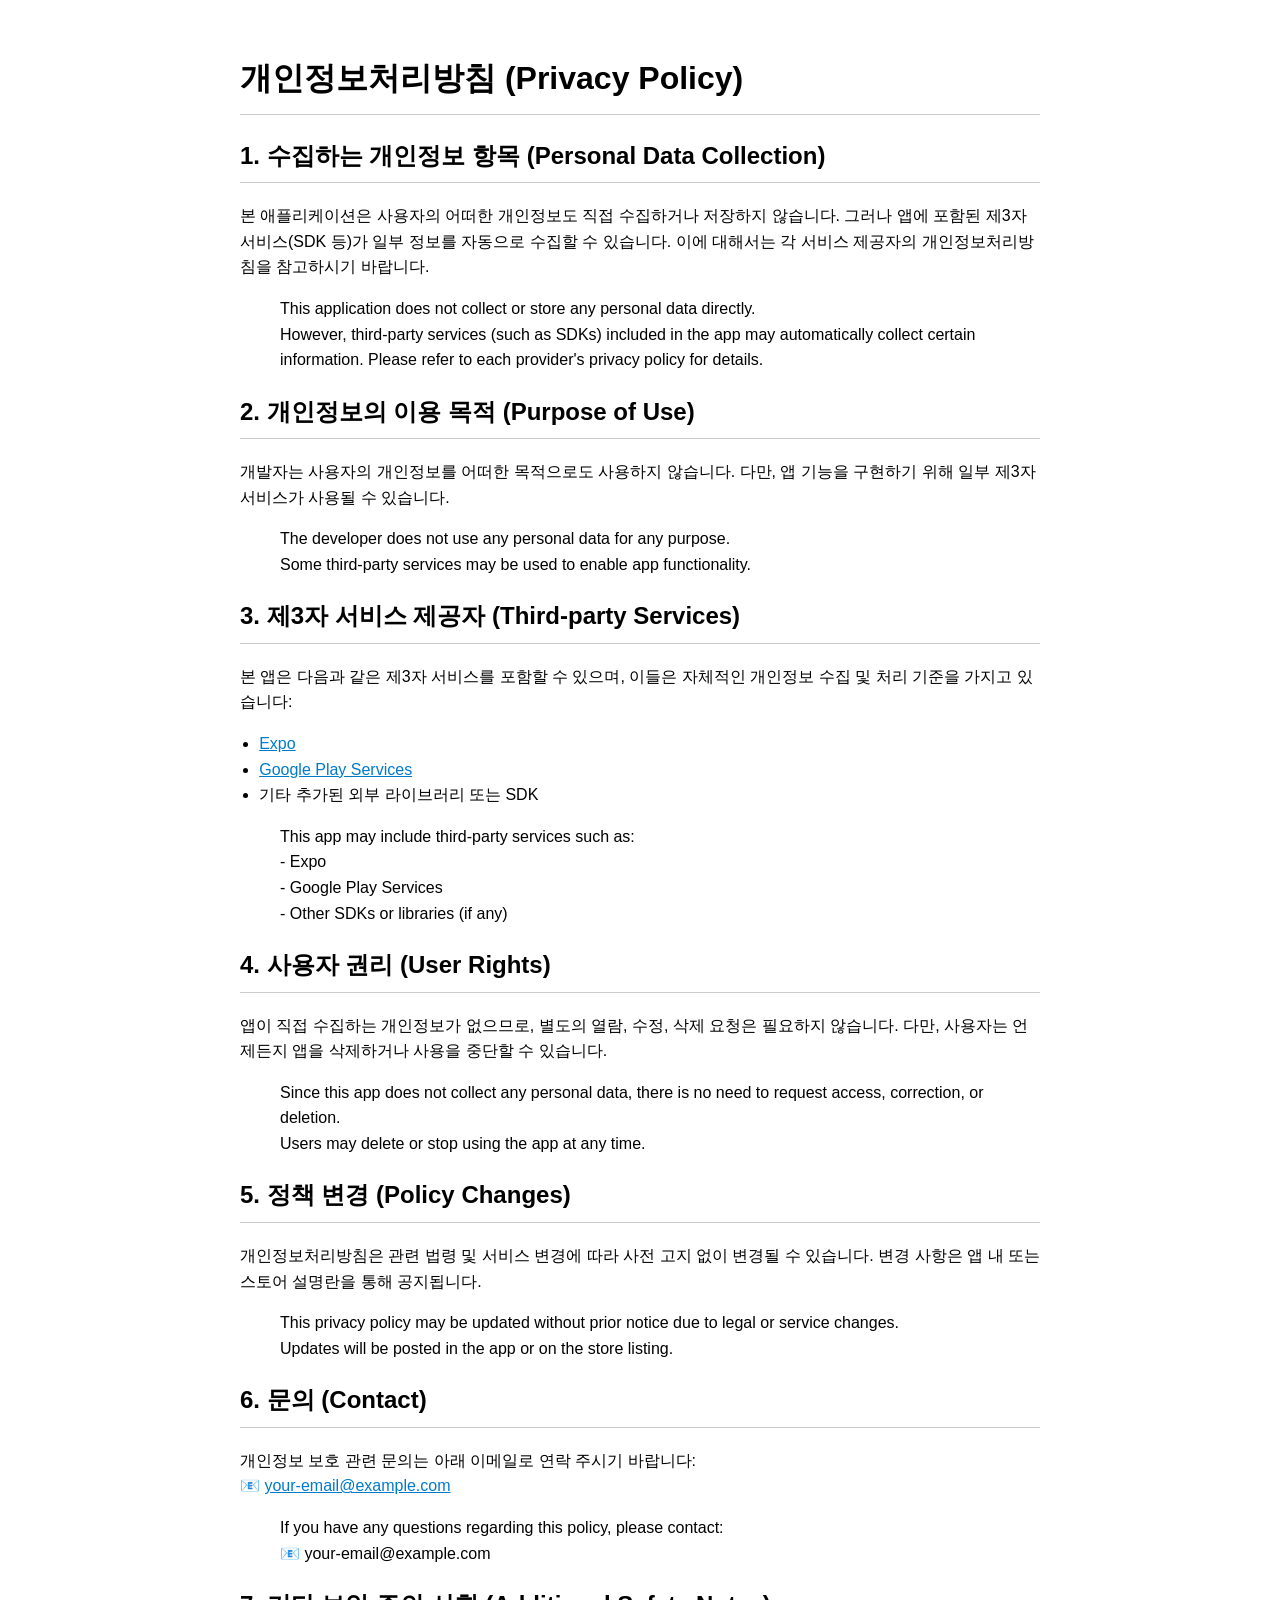
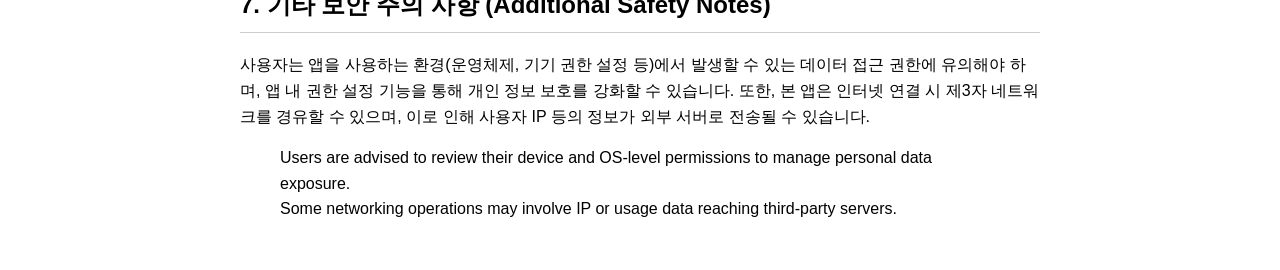
==== privacy-policy.html @ e1338207 "Add files via upload" ====
<!DOCTYPE html>
<html lang="ko">
  <head>
    <meta charset="UTF-8" />
    <meta name="viewport" content="width=device-width, initial-scale=1.0" />
    <title>개인정보처리방침 (Privacy Policy)</title>
    <style>
      body {
        font-family: sans-serif;
        max-width: 800px;
        margin: auto;
        padding: 2em;
        line-height: 1.6;
      }
      h1,
      h2 {
        border-bottom: 1px solid #ccc;
        padding-bottom: 0.3em;
      }
      ul {
        padding-left: 1.2em;
      }
      a {
        color: #007acc;
      }
    </style>
  </head>
  <body>
    <h1>개인정보처리방침 (Privacy Policy)</h1>

    <h2>1. 수집하는 개인정보 항목 (Personal Data Collection)</h2>
    <p>
      본 애플리케이션은 사용자의 어떠한 개인정보도 직접 수집하거나 저장하지
      않습니다. 그러나 앱에 포함된 제3자 서비스(SDK 등)가 일부 정보를 자동으로
      수집할 수 있습니다. 이에 대해서는 각 서비스 제공자의 개인정보처리방침을
      참고하시기 바랍니다.
    </p>
    <blockquote>
      This application does not collect or store any personal data directly.
      <br />
      However, third-party services (such as SDKs) included in the app may
      automatically collect certain information. Please refer to each provider's
      privacy policy for details.
    </blockquote>

    <h2>2. 개인정보의 이용 목적 (Purpose of Use)</h2>
    <p>
      개발자는 사용자의 개인정보를 어떠한 목적으로도 사용하지 않습니다. 다만, 앱
      기능을 구현하기 위해 일부 제3자 서비스가 사용될 수 있습니다.
    </p>
    <blockquote>
      The developer does not use any personal data for any purpose. <br />
      Some third-party services may be used to enable app functionality.
    </blockquote>

    <h2>3. 제3자 서비스 제공자 (Third-party Services)</h2>
    <p>
      본 앱은 다음과 같은 제3자 서비스를 포함할 수 있으며, 이들은 자체적인
      개인정보 수집 및 처리 기준을 가지고 있습니다:
    </p>
    <ul>
      <li><a href="https://expo.dev/privacy" target="_blank">Expo</a></li>
      <li>
        <a href="https://policies.google.com/privacy" target="_blank"
          >Google Play Services</a
        >
      </li>
      <li>기타 추가된 외부 라이브러리 또는 SDK</li>
    </ul>
    <blockquote>
      This app may include third-party services such as: <br />
      - Expo <br />
      - Google Play Services <br />
      - Other SDKs or libraries (if any)
    </blockquote>

    <h2>4. 사용자 권리 (User Rights)</h2>
    <p>
      앱이 직접 수집하는 개인정보가 없으므로, 별도의 열람, 수정, 삭제 요청은
      필요하지 않습니다. 다만, 사용자는 언제든지 앱을 삭제하거나 사용을 중단할
      수 있습니다.
    </p>
    <blockquote>
      Since this app does not collect any personal data, there is no need to
      request access, correction, or deletion. <br />
      Users may delete or stop using the app at any time.
    </blockquote>

    <h2>5. 정책 변경 (Policy Changes)</h2>
    <p>
      개인정보처리방침은 관련 법령 및 서비스 변경에 따라 사전 고지 없이 변경될
      수 있습니다. 변경 사항은 앱 내 또는 스토어 설명란을 통해 공지됩니다.
    </p>
    <blockquote>
      This privacy policy may be updated without prior notice due to legal or
      service changes. <br />
      Updates will be posted in the app or on the store listing.
    </blockquote>

    <h2>6. 문의 (Contact)</h2>
    <p>
      개인정보 보호 관련 문의는 아래 이메일로 연락 주시기 바랍니다: <br />
      📧 <a href="mailto:your-email@example.com">your-email@example.com</a>
    </p>
    <blockquote>
      If you have any questions regarding this policy, please contact: <br />
      📧 your-email@example.com
    </blockquote>

    <h2>7. 기타 보안 주의 사항 (Additional Safety Notes)</h2>
    <p>
      사용자는 앱을 사용하는 환경(운영체제, 기기 권한 설정 등)에서 발생할 수
      있는 데이터 접근 권한에 유의해야 하며, 앱 내 권한 설정 기능을 통해 개인
      정보 보호를 강화할 수 있습니다. 또한, 본 앱은 인터넷 연결 시 제3자
      네트워크를 경유할 수 있으며, 이로 인해 사용자 IP 등의 정보가 외부 서버로
      전송될 수 있습니다.
    </p>
    <blockquote>
      Users are advised to review their device and OS-level permissions to
      manage personal data exposure. <br />
      Some networking operations may involve IP or usage data reaching
      third-party servers.
    </blockquote>
  </body>
</html>
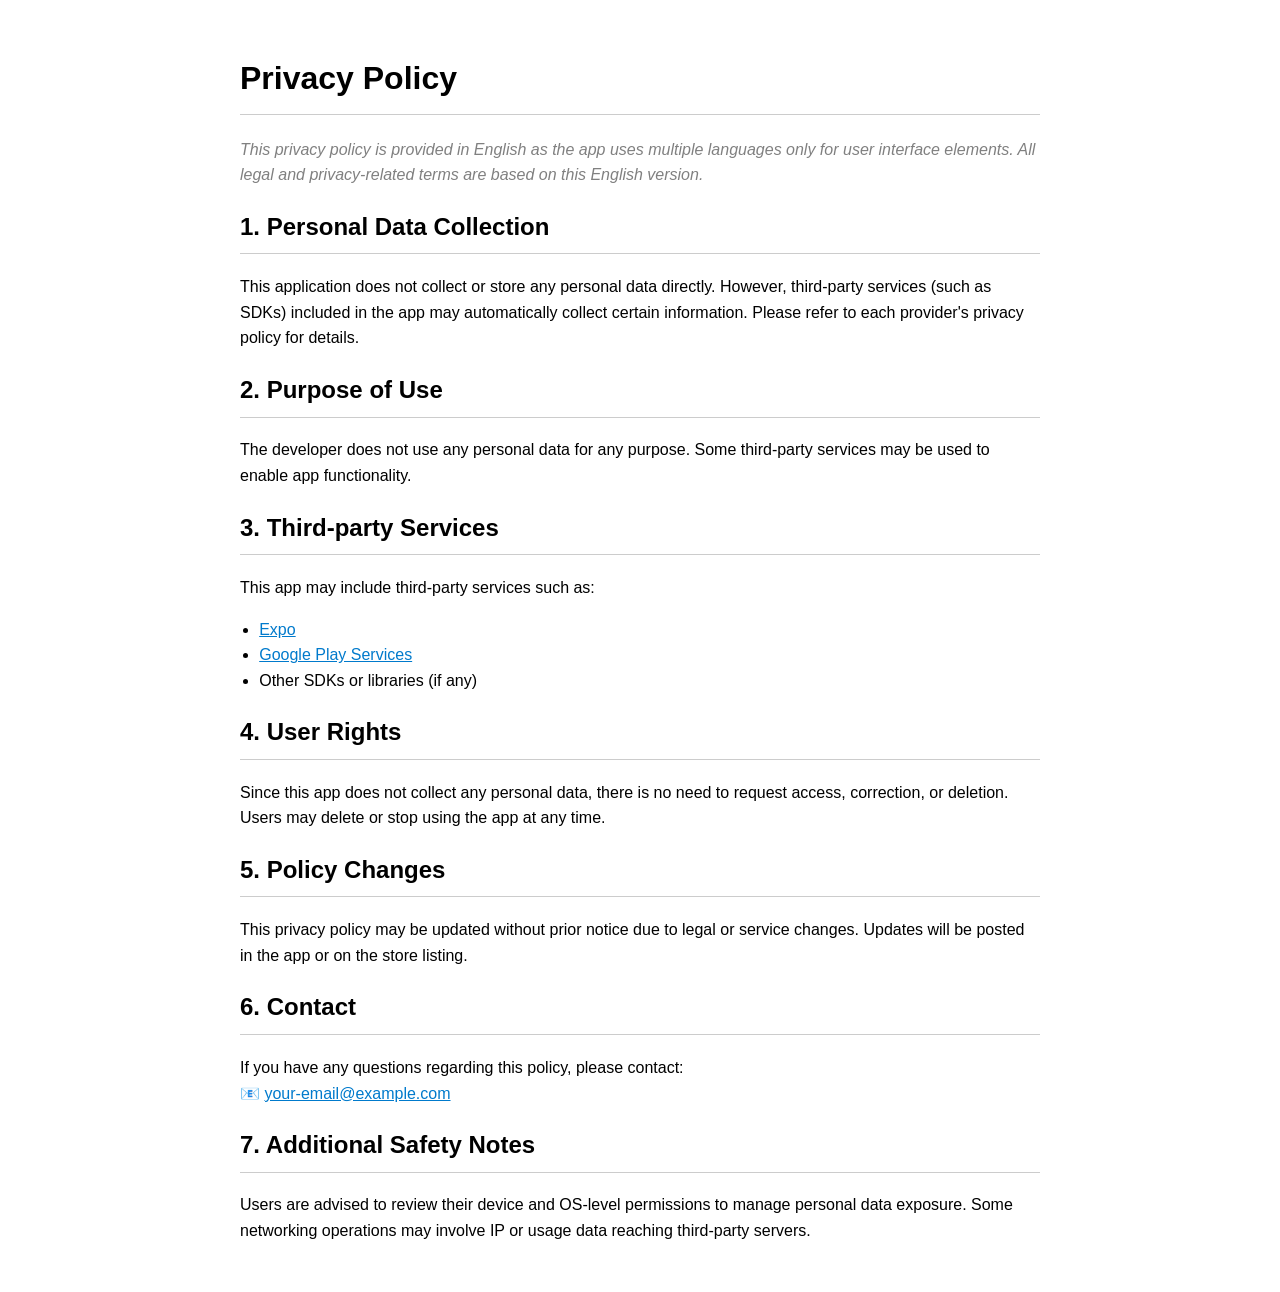
==== commit 32fe39c6: "Update privacy-policy.html" ====
--- a/privacy-policy.html
+++ b/privacy-policy.html
@@ -1,125 +1,85 @@
 <!DOCTYPE html>
-<html lang="ko">
-  <head>
-    <meta charset="UTF-8" />
-    <meta name="viewport" content="width=device-width, initial-scale=1.0" />
-    <title>개인정보처리방침 (Privacy Policy)</title>
-    <style>
-      body {
-        font-family: sans-serif;
-        max-width: 800px;
-        margin: auto;
-        padding: 2em;
-        line-height: 1.6;
-      }
-      h1,
-      h2 {
-        border-bottom: 1px solid #ccc;
-        padding-bottom: 0.3em;
-      }
-      ul {
-        padding-left: 1.2em;
-      }
-      a {
-        color: #007acc;
-      }
-    </style>
-  </head>
-  <body>
-    <h1>개인정보처리방침 (Privacy Policy)</h1>
+<html lang="en">
+<head>
+  <meta charset="UTF-8">
+  <meta name="viewport" content="width=device-width, initial-scale=1.0">
+  <title>Privacy Policy</title>
+  <style>
+    body {
+      font-family: sans-serif;
+      max-width: 800px;
+      margin: auto;
+      padding: 2em;
+      line-height: 1.6;
+    }
+    h1, h2 {
+      border-bottom: 1px solid #ccc;
+      padding-bottom: 0.3em;
+    }
+    ul {
+      padding-left: 1.2em;
+    }
+    a {
+      color: #007acc;
+    }
+    .note {
+      font-style: italic;
+      color: gray;
+    }
+  </style>
+</head>
+<body>
+  <h1>Privacy Policy</h1>
 
-    <h2>1. 수집하는 개인정보 항목 (Personal Data Collection)</h2>
-    <p>
-      본 애플리케이션은 사용자의 어떠한 개인정보도 직접 수집하거나 저장하지
-      않습니다. 그러나 앱에 포함된 제3자 서비스(SDK 등)가 일부 정보를 자동으로
-      수집할 수 있습니다. 이에 대해서는 각 서비스 제공자의 개인정보처리방침을
-      참고하시기 바랍니다.
-    </p>
-    <blockquote>
-      This application does not collect or store any personal data directly.
-      <br />
-      However, third-party services (such as SDKs) included in the app may
-      automatically collect certain information. Please refer to each provider's
-      privacy policy for details.
-    </blockquote>
+  <p class="note">
+    This privacy policy is provided in English as the app uses multiple languages only for user interface elements. 
+    All legal and privacy-related terms are based on this English version.
+  </p>
 
-    <h2>2. 개인정보의 이용 목적 (Purpose of Use)</h2>
-    <p>
-      개발자는 사용자의 개인정보를 어떠한 목적으로도 사용하지 않습니다. 다만, 앱
-      기능을 구현하기 위해 일부 제3자 서비스가 사용될 수 있습니다.
-    </p>
-    <blockquote>
-      The developer does not use any personal data for any purpose. <br />
-      Some third-party services may be used to enable app functionality.
-    </blockquote>
+  <h2>1. Personal Data Collection</h2>
+  <p>
+    This application does not collect or store any personal data directly. 
+    However, third-party services (such as SDKs) included in the app may automatically collect certain information. 
+    Please refer to each provider's privacy policy for details.
+  </p>
 
-    <h2>3. 제3자 서비스 제공자 (Third-party Services)</h2>
-    <p>
-      본 앱은 다음과 같은 제3자 서비스를 포함할 수 있으며, 이들은 자체적인
-      개인정보 수집 및 처리 기준을 가지고 있습니다:
-    </p>
-    <ul>
-      <li><a href="https://expo.dev/privacy" target="_blank">Expo</a></li>
-      <li>
-        <a href="https://policies.google.com/privacy" target="_blank"
-          >Google Play Services</a
-        >
-      </li>
-      <li>기타 추가된 외부 라이브러리 또는 SDK</li>
-    </ul>
-    <blockquote>
-      This app may include third-party services such as: <br />
-      - Expo <br />
-      - Google Play Services <br />
-      - Other SDKs or libraries (if any)
-    </blockquote>
+  <h2>2. Purpose of Use</h2>
+  <p>
+    The developer does not use any personal data for any purpose. 
+    Some third-party services may be used to enable app functionality.
+  </p>
 
-    <h2>4. 사용자 권리 (User Rights)</h2>
-    <p>
-      앱이 직접 수집하는 개인정보가 없으므로, 별도의 열람, 수정, 삭제 요청은
-      필요하지 않습니다. 다만, 사용자는 언제든지 앱을 삭제하거나 사용을 중단할
-      수 있습니다.
-    </p>
-    <blockquote>
-      Since this app does not collect any personal data, there is no need to
-      request access, correction, or deletion. <br />
-      Users may delete or stop using the app at any time.
-    </blockquote>
+  <h2>3. Third-party Services</h2>
+  <p>This app may include third-party services such as:</p>
+  <ul>
+    <li><a href="https://expo.dev/privacy" target="_blank">Expo</a></li>
+    <li><a href="https://policies.google.com/privacy" target="_blank">Google Play Services</a></li>
+    <li>Other SDKs or libraries (if any)</li>
+  </ul>
 
-    <h2>5. 정책 변경 (Policy Changes)</h2>
-    <p>
-      개인정보처리방침은 관련 법령 및 서비스 변경에 따라 사전 고지 없이 변경될
-      수 있습니다. 변경 사항은 앱 내 또는 스토어 설명란을 통해 공지됩니다.
-    </p>
-    <blockquote>
-      This privacy policy may be updated without prior notice due to legal or
-      service changes. <br />
-      Updates will be posted in the app or on the store listing.
-    </blockquote>
+  <h2>4. User Rights</h2>
+  <p>
+    Since this app does not collect any personal data, there is no need to request access, correction, or deletion. 
+    Users may delete or stop using the app at any time.
+  </p>
 
-    <h2>6. 문의 (Contact)</h2>
-    <p>
-      개인정보 보호 관련 문의는 아래 이메일로 연락 주시기 바랍니다: <br />
-      📧 <a href="mailto:your-email@example.com">your-email@example.com</a>
-    </p>
-    <blockquote>
-      If you have any questions regarding this policy, please contact: <br />
-      📧 your-email@example.com
-    </blockquote>
+  <h2>5. Policy Changes</h2>
+  <p>
+    This privacy policy may be updated without prior notice due to legal or service changes. 
+    Updates will be posted in the app or on the store listing.
+  </p>
 
-    <h2>7. 기타 보안 주의 사항 (Additional Safety Notes)</h2>
-    <p>
-      사용자는 앱을 사용하는 환경(운영체제, 기기 권한 설정 등)에서 발생할 수
-      있는 데이터 접근 권한에 유의해야 하며, 앱 내 권한 설정 기능을 통해 개인
-      정보 보호를 강화할 수 있습니다. 또한, 본 앱은 인터넷 연결 시 제3자
-      네트워크를 경유할 수 있으며, 이로 인해 사용자 IP 등의 정보가 외부 서버로
-      전송될 수 있습니다.
-    </p>
-    <blockquote>
-      Users are advised to review their device and OS-level permissions to
-      manage personal data exposure. <br />
-      Some networking operations may involve IP or usage data reaching
-      third-party servers.
-    </blockquote>
-  </body>
+  <h2>6. Contact</h2>
+  <p>
+    If you have any questions regarding this policy, please contact: <br>
+    📧 <a href="mailto:your-email@example.com">your-email@example.com</a>
+  </p>
+
+  <h2>7. Additional Safety Notes</h2>
+  <p>
+    Users are advised to review their device and OS-level permissions to manage personal data exposure. 
+    Some networking operations may involve IP or usage data reaching third-party servers.
+  </p>
+
+</body>
 </html>
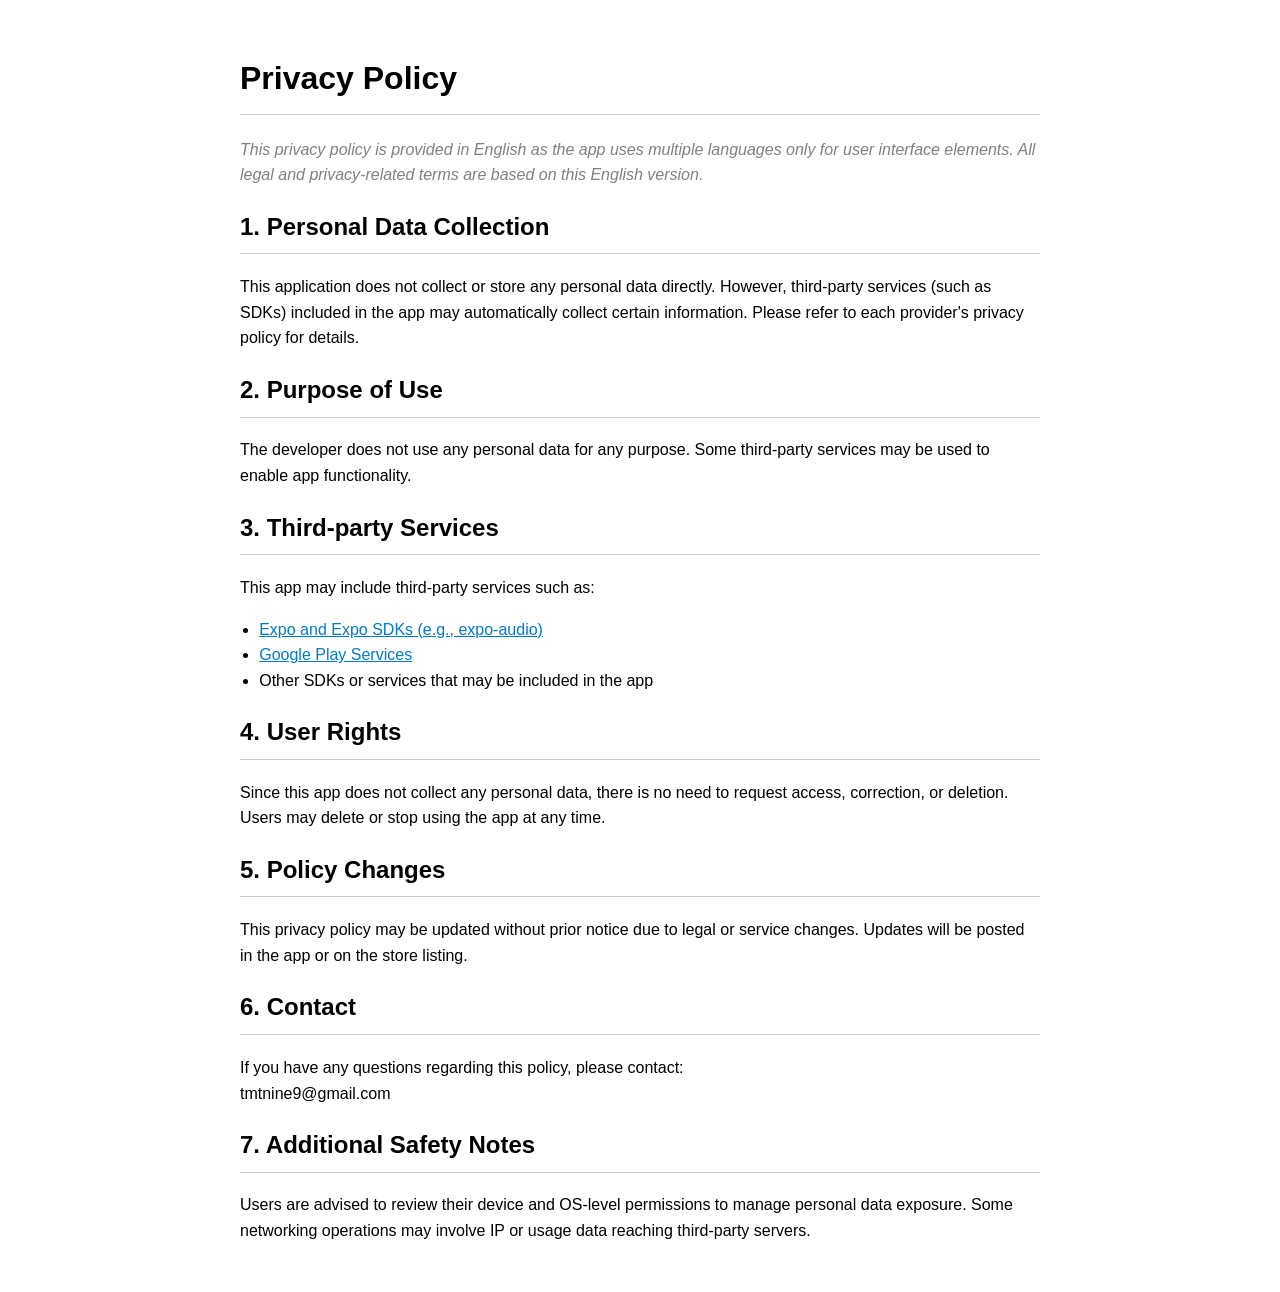
==== commit 986f3c03: "Update privacy-policy.html" ====
--- a/privacy-policy.html
+++ b/privacy-policy.html
@@ -52,9 +52,9 @@
   <h2>3. Third-party Services</h2>
   <p>This app may include third-party services such as:</p>
   <ul>
-    <li><a href="https://expo.dev/privacy" target="_blank">Expo</a></li>
+    <li><a href="https://expo.dev/privacy" target="_blank">Expo and Expo SDKs (e.g., expo-audio)</a></li>
     <li><a href="https://policies.google.com/privacy" target="_blank">Google Play Services</a></li>
-    <li>Other SDKs or libraries (if any)</li>
+    <li>Other SDKs or services that may be included in the app</li>
   </ul>
 
   <h2>4. User Rights</h2>
@@ -72,7 +72,7 @@
   <h2>6. Contact</h2>
   <p>
     If you have any questions regarding this policy, please contact: <br>
-    📧 <a href="mailto:your-email@example.com">your-email@example.com</a>
+    tmtnine9@gmail.com
   </p>
 
   <h2>7. Additional Safety Notes</h2>
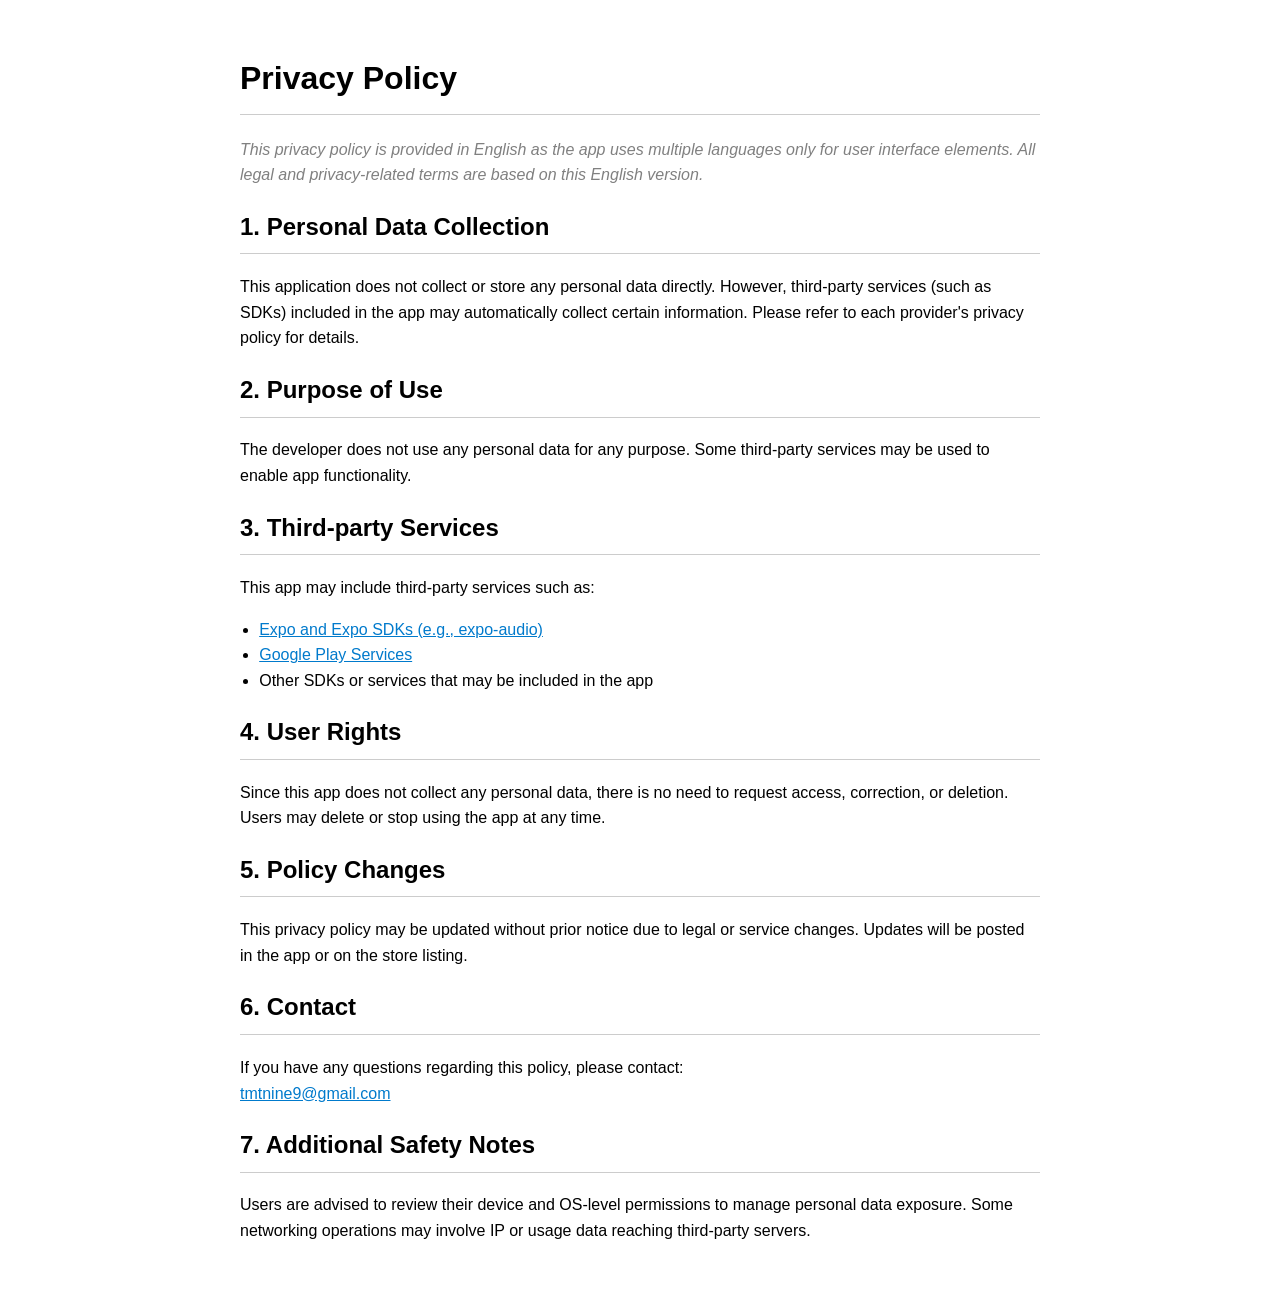
==== commit e9021a6f: "Update privacy-policy.html" ====
--- a/privacy-policy.html
+++ b/privacy-policy.html
@@ -72,7 +72,7 @@
   <h2>6. Contact</h2>
   <p>
     If you have any questions regarding this policy, please contact: <br>
-    tmtnine9@gmail.com
+    <a href="mailto:tmtnine9@gmail.com">tmtnine9@gmail.com</a>
   </p>
 
   <h2>7. Additional Safety Notes</h2>
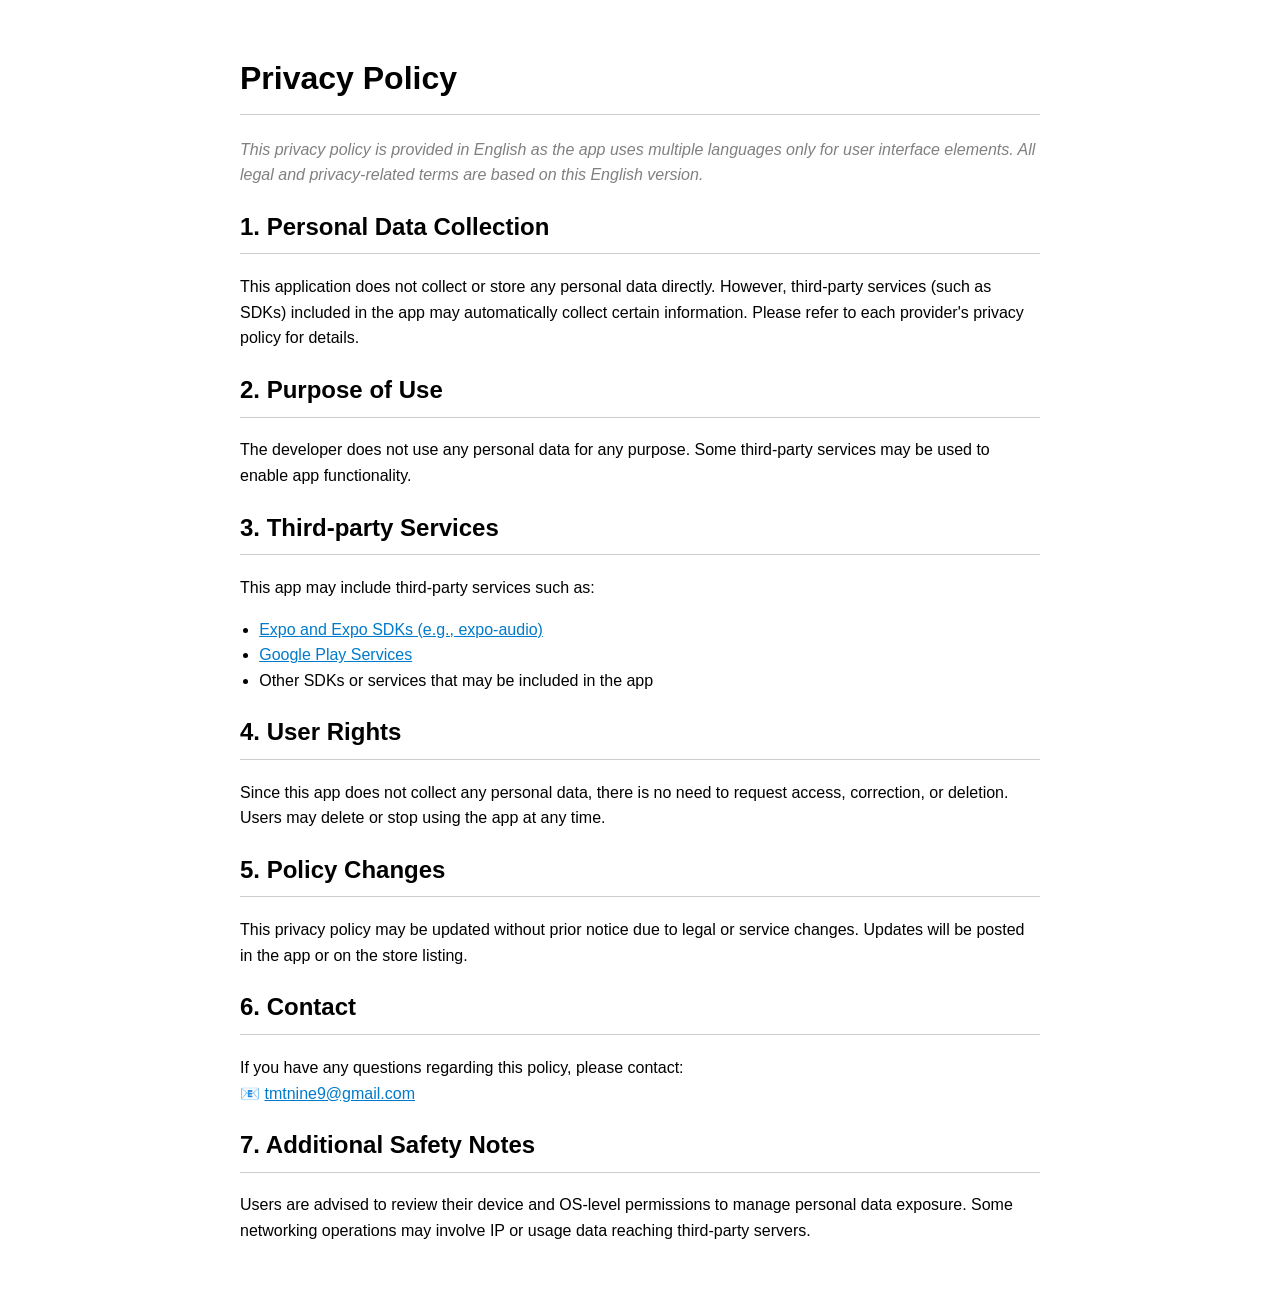
==== commit 1848e27e: "Update privacy-policy.html" ====
--- a/privacy-policy.html
+++ b/privacy-policy.html
@@ -72,7 +72,7 @@
   <h2>6. Contact</h2>
   <p>
     If you have any questions regarding this policy, please contact: <br>
-    <a href="mailto:tmtnine9@gmail.com">tmtnine9@gmail.com</a>
+    📧 <a href="mailto:tmtnine9@gmail.com">tmtnine9@gmail.com</a>
   </p>
 
   <h2>7. Additional Safety Notes</h2>
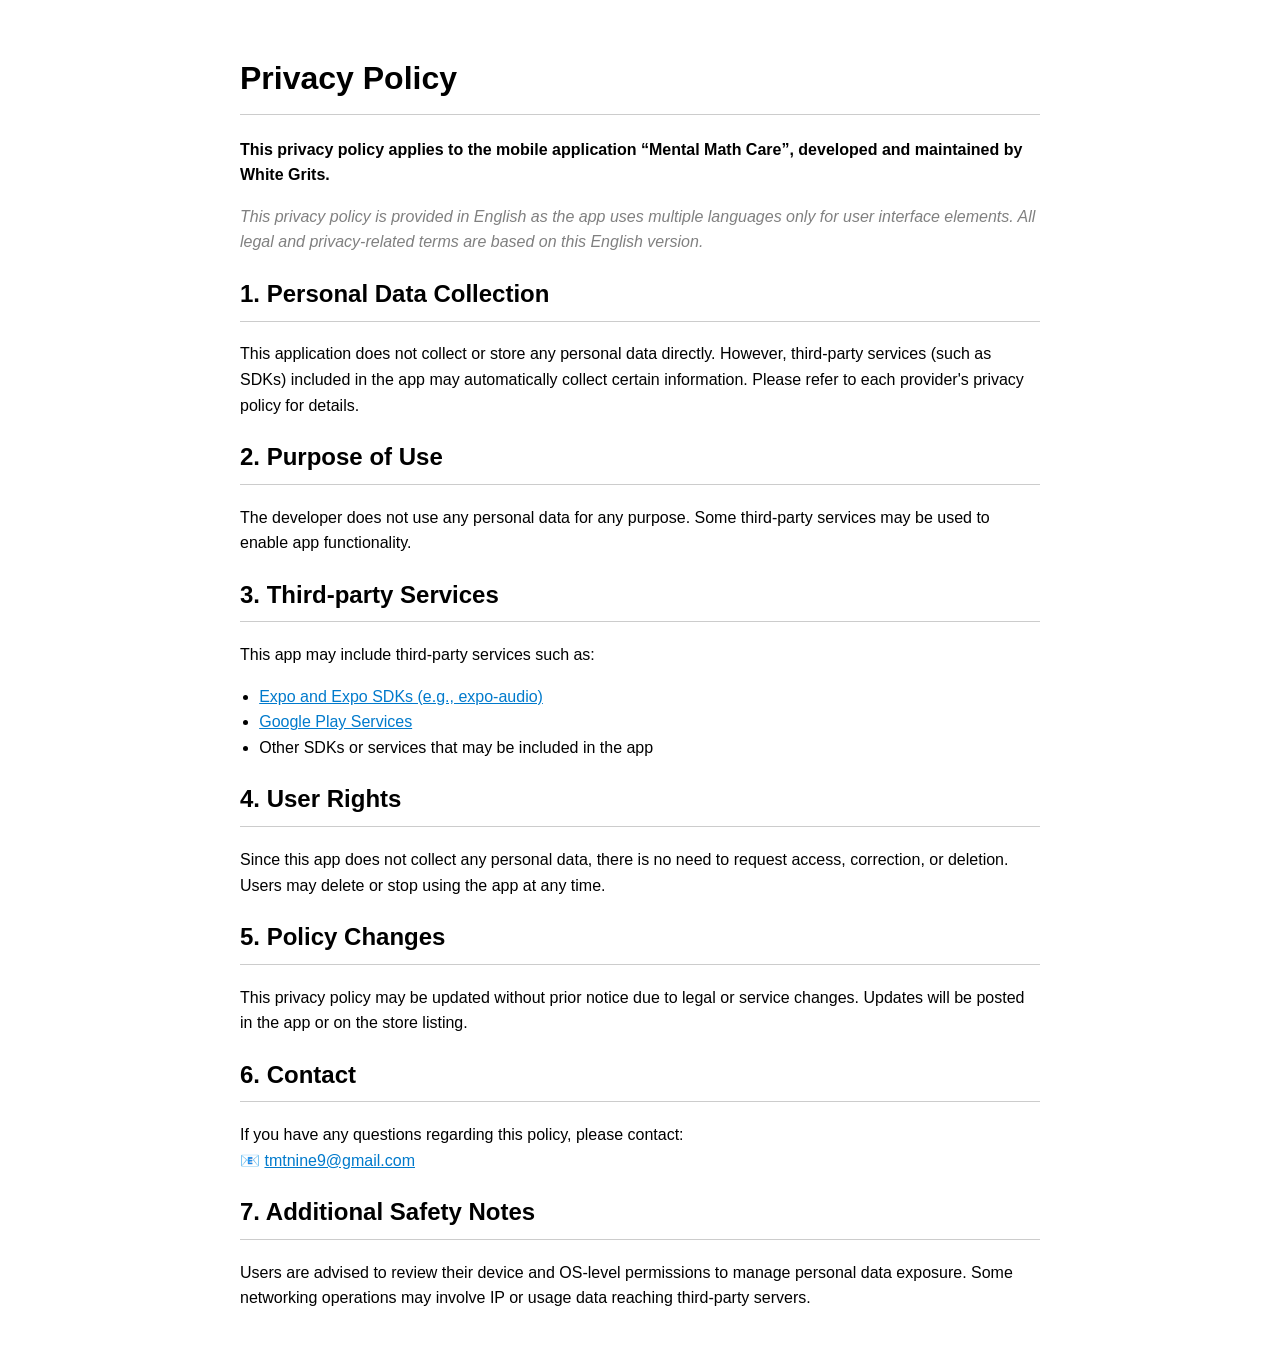
==== commit 65e1a3e4: "Update privacy-policy.html" ====
--- a/privacy-policy.html
+++ b/privacy-policy.html
@@ -30,6 +30,8 @@
 </head>
 <body>
   <h1>Privacy Policy</h1>
+
+  <p><strong>This privacy policy applies to the mobile application “Mental Math Care”, developed and maintained by White Grits.</strong></p>
 
   <p class="note">
     This privacy policy is provided in English as the app uses multiple languages only for user interface elements. 
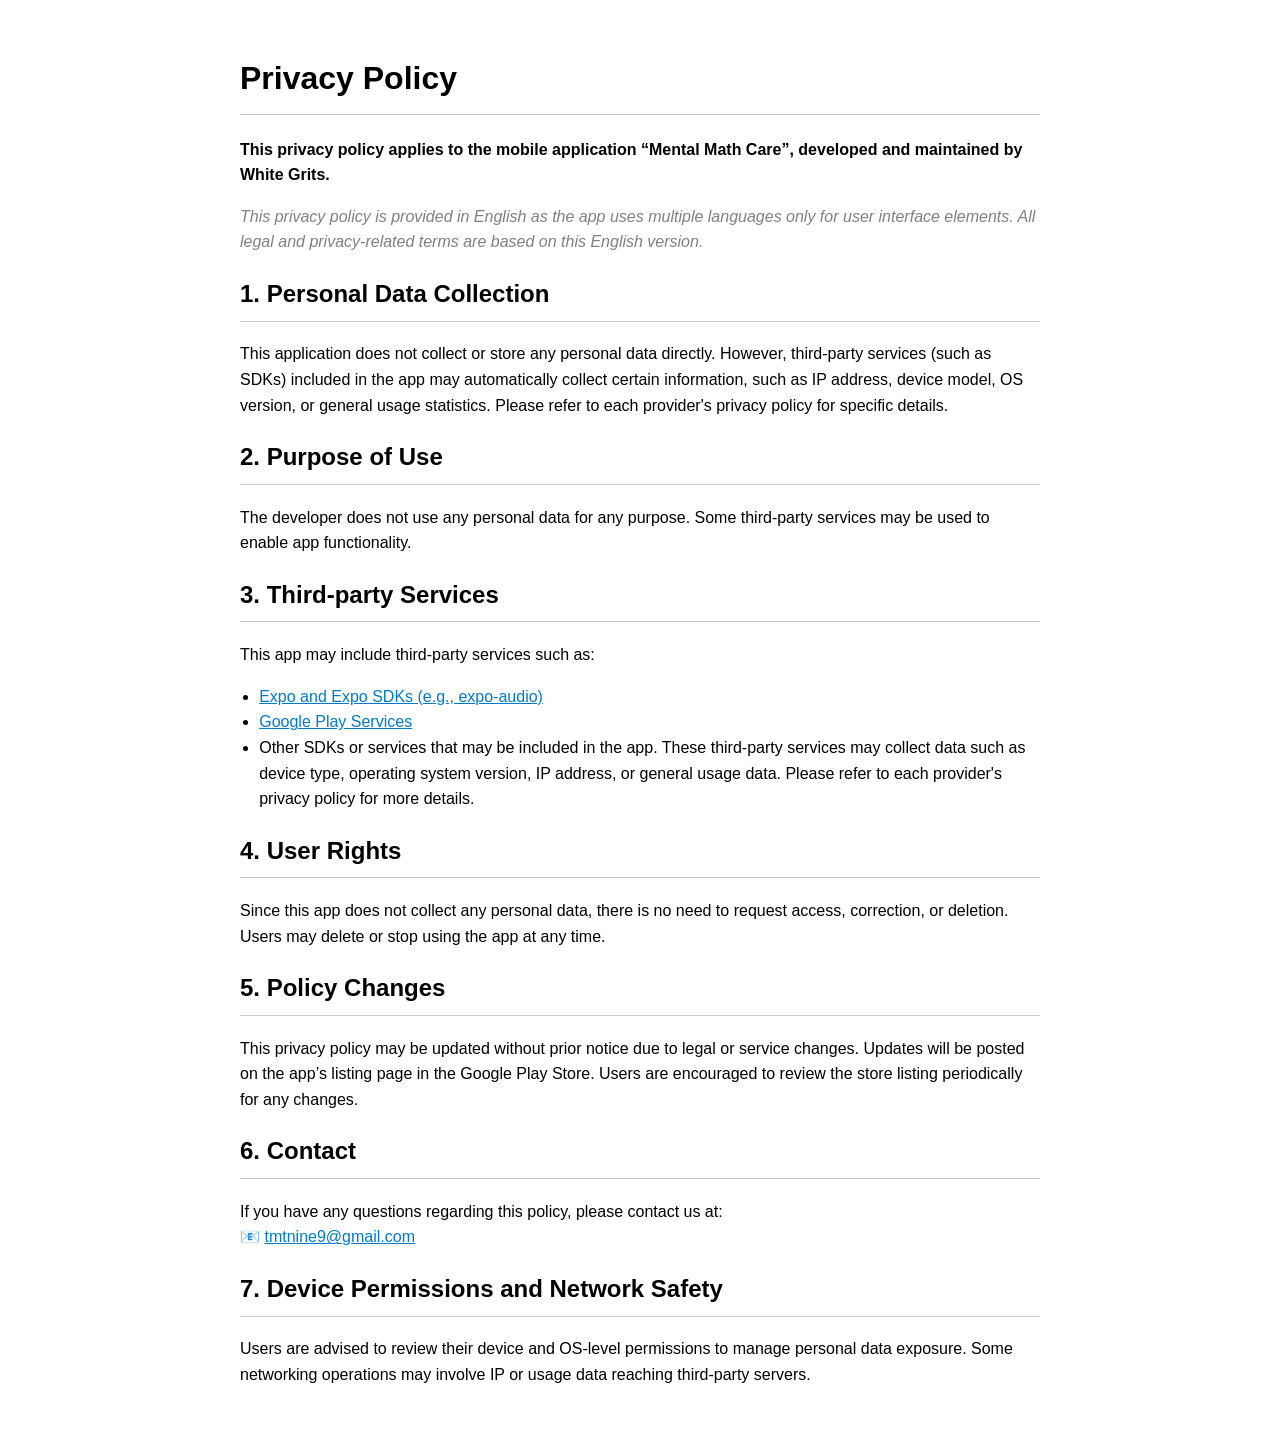
==== commit 2ce7fab7: "Update privacy-policy.html" ====
--- a/privacy-policy.html
+++ b/privacy-policy.html
@@ -41,8 +41,8 @@
   <h2>1. Personal Data Collection</h2>
   <p>
     This application does not collect or store any personal data directly. 
-    However, third-party services (such as SDKs) included in the app may automatically collect certain information. 
-    Please refer to each provider's privacy policy for details.
+    However, third-party services (such as SDKs) included in the app may automatically collect certain information, such as IP address, device model, OS version, or general usage statistics. 
+    Please refer to each provider's privacy policy for specific details.
   </p>
 
   <h2>2. Purpose of Use</h2>
@@ -56,7 +56,9 @@
   <ul>
     <li><a href="https://expo.dev/privacy" target="_blank">Expo and Expo SDKs (e.g., expo-audio)</a></li>
     <li><a href="https://policies.google.com/privacy" target="_blank">Google Play Services</a></li>
-    <li>Other SDKs or services that may be included in the app</li>
+    <li>
+      Other SDKs or services that may be included in the app. These third-party services may collect data such as device type, operating system version, IP address, or general usage data. Please refer to each provider's privacy policy for more details.
+    </li>
   </ul>
 
   <h2>4. User Rights</h2>
@@ -68,16 +70,16 @@
   <h2>5. Policy Changes</h2>
   <p>
     This privacy policy may be updated without prior notice due to legal or service changes. 
-    Updates will be posted in the app or on the store listing.
+    Updates will be posted on the app’s listing page in the Google Play Store. Users are encouraged to review the store listing periodically for any changes.
   </p>
 
   <h2>6. Contact</h2>
   <p>
-    If you have any questions regarding this policy, please contact: <br>
+    If you have any questions regarding this policy, please contact us at: <br>
     📧 <a href="mailto:tmtnine9@gmail.com">tmtnine9@gmail.com</a>
   </p>
 
-  <h2>7. Additional Safety Notes</h2>
+  <h2>7. Device Permissions and Network Safety</h2>
   <p>
     Users are advised to review their device and OS-level permissions to manage personal data exposure. 
     Some networking operations may involve IP or usage data reaching third-party servers.
